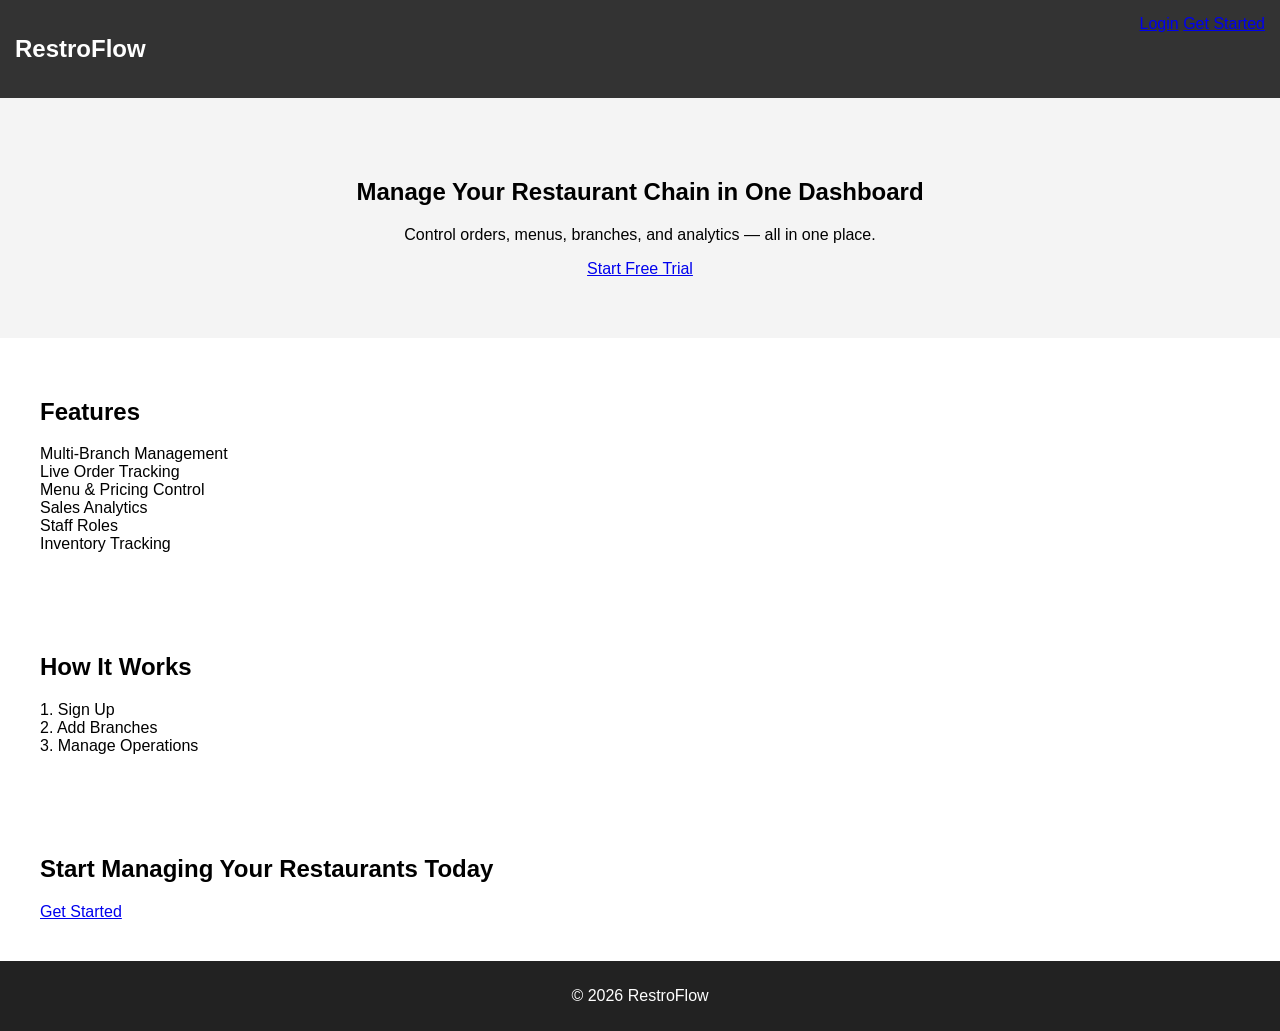
==== index.html @ 275556ab "Add Google Fonts link to index.html" ====
<!DOCTYPE html>
<html lang="en">
<head>
  <meta charset="UTF-8">
  <title>RestroFlow</title>
  <link rel="stylesheet" href="style.css">
  <link href="https://fonts.googleapis.com/css2?family=Inter:wght@400;500;600&display=swap" rel="stylesheet">
</head>
<body>

<header class="navbar">
  <h2>RestroFlow</h2>
  <div>
    <a href="login.html">Login</a>
    <a href="signup.html" class="btn">Get Started</a>
  </div>
</header>

<section class="hero">
  <h1>Manage Your Restaurant Chain in One Dashboard</h1>
  <p>Control orders, menus, branches, and analytics — all in one place.</p>
  <a href="signup.html" class="btn">Start Free Trial</a>
</section>

<section class="features">
  <h2>Features</h2>
  <div class="grid">
    <div>Multi-Branch Management</div>
    <div>Live Order Tracking</div>
    <div>Menu & Pricing Control</div>
    <div>Sales Analytics</div>
    <div>Staff Roles</div>
    <div>Inventory Tracking</div>
  </div>
</section>

<section class="how">
  <h2>How It Works</h2>
  <div class="grid">
    <div>1. Sign Up</div>
    <div>2. Add Branches</div>
    <div>3. Manage Operations</div>
  </div>
</section>

<section class="cta">
  <h2>Start Managing Your Restaurants Today</h2>
  <a href="signup.html" class="btn">Get Started</a>
</section>

<footer>
  <p>© 2026 RestroFlow</p>
</footer>

</body>
</html>
---- style.css ----
body {
  margin: 0;
  font-family: Arial, sans-serif;
}

header {
  background: #333;
  color: white;
  padding: 15px;
  display: flex;
  justify-content: space-between;
}

nav a {
  color: white;
  margin-left: 15px;
  text-decoration: none;
}

.hero {
  text-align: center;
  padding: 60px;
  background: #f4f4f4;
}

button {
  padding: 10px 20px;
  border: none;
  background: #333;
  color: white;
  cursor: pointer;
}

section {
  padding: 40px;
}

footer {
  text-align: center;
  background: #222;
  color: white;
  padding: 10px;
}
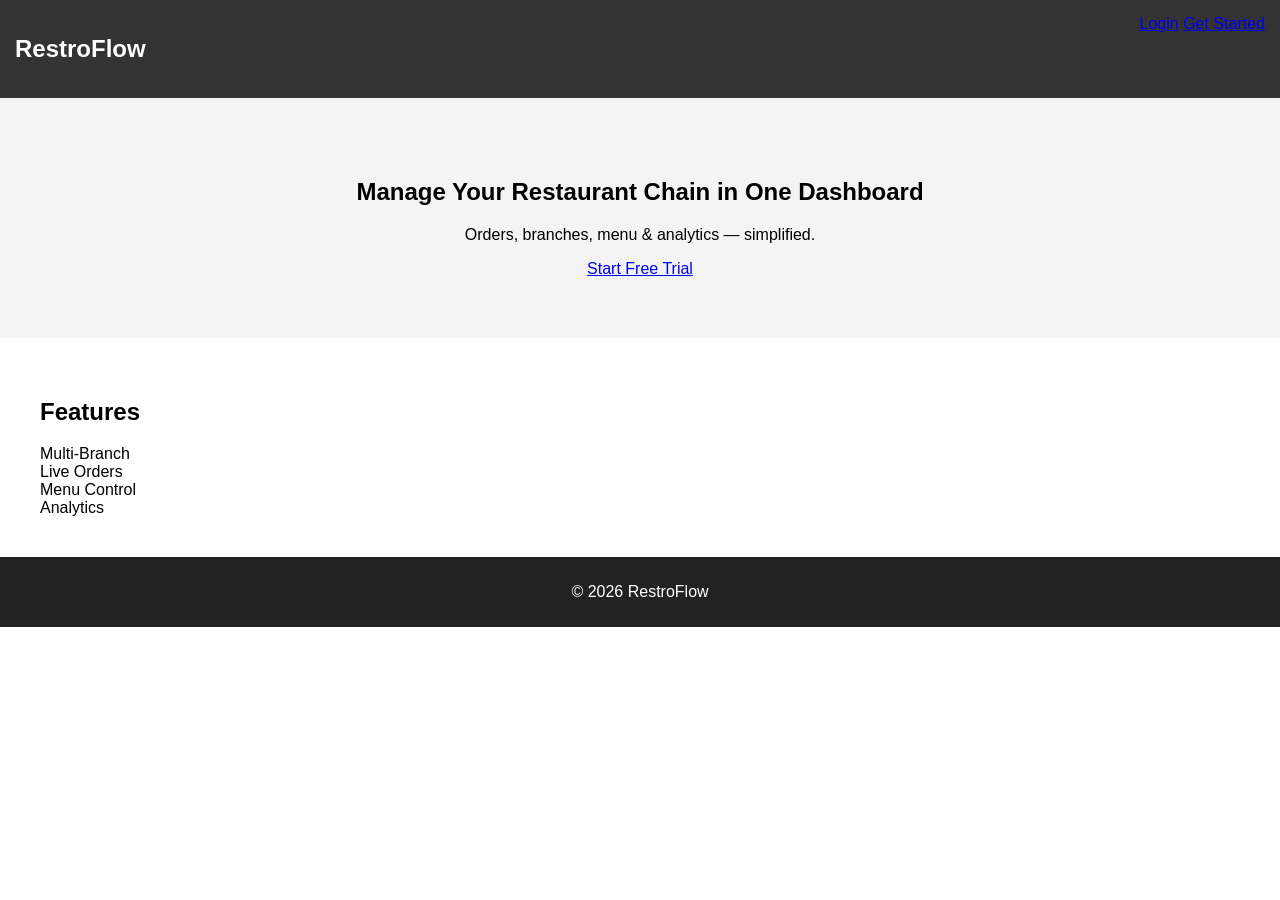
==== commit 8eacf18f: "Update index.html" ====
--- a/index.html
+++ b/index.html
@@ -1,10 +1,8 @@
 <!DOCTYPE html>
-<html lang="en">
+<html>
 <head>
-  <meta charset="UTF-8">
   <title>RestroFlow</title>
   <link rel="stylesheet" href="style.css">
-  <link href="https://fonts.googleapis.com/css2?family=Inter:wght@400;500;600&display=swap" rel="stylesheet">
 </head>
 <body>
 
@@ -18,34 +16,18 @@
 
 <section class="hero">
   <h1>Manage Your Restaurant Chain in One Dashboard</h1>
-  <p>Control orders, menus, branches, and analytics — all in one place.</p>
+  <p>Orders, branches, menu & analytics — simplified.</p>
   <a href="signup.html" class="btn">Start Free Trial</a>
 </section>
 
 <section class="features">
   <h2>Features</h2>
   <div class="grid">
-    <div>Multi-Branch Management</div>
-    <div>Live Order Tracking</div>
-    <div>Menu & Pricing Control</div>
-    <div>Sales Analytics</div>
-    <div>Staff Roles</div>
-    <div>Inventory Tracking</div>
+    <div>Multi-Branch</div>
+    <div>Live Orders</div>
+    <div>Menu Control</div>
+    <div>Analytics</div>
   </div>
-</section>
-
-<section class="how">
-  <h2>How It Works</h2>
-  <div class="grid">
-    <div>1. Sign Up</div>
-    <div>2. Add Branches</div>
-    <div>3. Manage Operations</div>
-  </div>
-</section>
-
-<section class="cta">
-  <h2>Start Managing Your Restaurants Today</h2>
-  <a href="signup.html" class="btn">Get Started</a>
 </section>
 
 <footer>
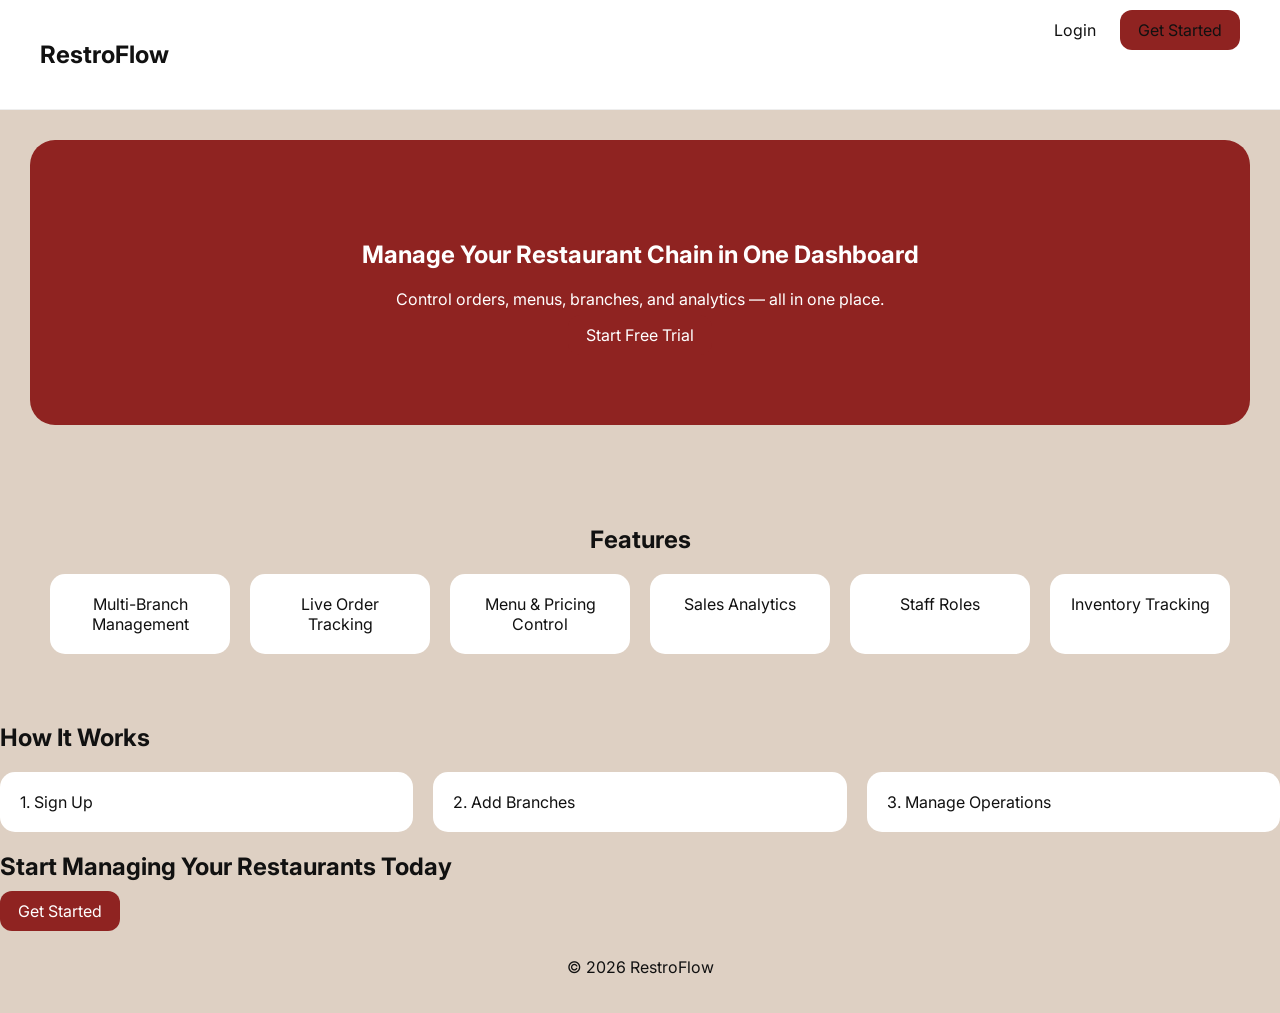
==== commit c1b72c05: "Update index.html" ====
--- a/index.html
+++ b/index.html
@@ -1,6 +1,7 @@
 <!DOCTYPE html>
-<html>
+<html lang="en">
 <head>
+  <meta charset="UTF-8">
   <title>RestroFlow</title>
   <link rel="stylesheet" href="style.css">
 </head>
@@ -16,18 +17,34 @@
 
 <section class="hero">
   <h1>Manage Your Restaurant Chain in One Dashboard</h1>
-  <p>Orders, branches, menu & analytics — simplified.</p>
+  <p>Control orders, menus, branches, and analytics — all in one place.</p>
   <a href="signup.html" class="btn">Start Free Trial</a>
 </section>
 
 <section class="features">
   <h2>Features</h2>
   <div class="grid">
-    <div>Multi-Branch</div>
-    <div>Live Orders</div>
-    <div>Menu Control</div>
-    <div>Analytics</div>
+    <div>Multi-Branch Management</div>
+    <div>Live Order Tracking</div>
+    <div>Menu & Pricing Control</div>
+    <div>Sales Analytics</div>
+    <div>Staff Roles</div>
+    <div>Inventory Tracking</div>
   </div>
+</section>
+
+<section class="how">
+  <h2>How It Works</h2>
+  <div class="grid">
+    <div>1. Sign Up</div>
+    <div>2. Add Branches</div>
+    <div>3. Manage Operations</div>
+  </div>
+</section>
+
+<section class="cta">
+  <h2>Start Managing Your Restaurants Today</h2>
+  <a href="signup.html" class="btn">Get Started</a>
 </section>
 
 <footer>
--- a/style.css
+++ b/style.css
@@ -1,43 +1,124 @@
+@import url('https://fonts.googleapis.com/css2?family=Inter:wght@400;500;600&display=swap');
+
+:root {
+  --primary: #8F2321;
+  --primary-dark: #6f1b1a;
+  --secondary: #9E4D47;
+  --bg-light: #DED0C3;
+  --bg-soft: #E6D6B8;
+  --bg-cool: #A3B5C7;
+  --white: #FFFFFF;
+  --black: #111111;
+}
+
+/* BASE */
 body {
   margin: 0;
-  font-family: Arial, sans-serif;
+  font-family: "Inter", sans-serif;
+  background: var(--bg-light);
+  color: var(--black);
 }
 
-header {
-  background: #333;
-  color: white;
-  padding: 15px;
+/* NAVBAR */
+.navbar {
   display: flex;
   justify-content: space-between;
+  padding: 20px 40px;
+  background: var(--white);
+  border-bottom: 1px solid #eee;
 }
 
-nav a {
-  color: white;
-  margin-left: 15px;
+.navbar a {
+  margin-left: 20px;
   text-decoration: none;
+  color: var(--black);
 }
 
-.hero {
-  text-align: center;
-  padding: 60px;
-  background: #f4f4f4;
+/* BUTTON */
+.btn {
+  background: var(--primary);
+  color: white;
+  padding: 10px 18px;
+  border-radius: 12px;
+  text-decoration: none;
+  transition: 0.2s;
 }
 
-button {
-  padding: 10px 20px;
-  border: none;
-  background: #333;
-  color: white;
-  cursor: pointer;
+.btn:hover {
+  background: var(--primary-dark);
 }
 
-section {
-  padding: 40px;
+/* HERO */
+.hero {
+  margin: 30px;
+  padding: 80px 20px;
+  background: var(--primary);
+  color: white;
+  text-align: center;
+  border-radius: 25px;
 }
 
+/* FEATURES */
+.features {
+  padding: 50px;
+  text-align: center;
+}
+
+.grid {
+  display: grid;
+  grid-template-columns: repeat(auto-fit, minmax(150px,1fr));
+  gap: 20px;
+  margin-top: 20px;
+}
+
+.grid div {
+  background: var(--white);
+  padding: 20px;
+  border-radius: 15px;
+}
+
+/* FOOTER */
 footer {
   text-align: center;
-  background: #222;
-  color: white;
-  padding: 10px;
+  padding: 20px;
 }
+
+/* MOBILE (<=768px) */
+@media (max-width: 768px) {
+
+  /* NAVBAR */
+  .navbar {
+    flex-direction: column;
+    align-items: flex-start;
+    gap: 10px;
+  }
+
+  .navbar div {
+    display: flex;
+    gap: 10px;
+  }
+
+  /* HERO */
+  .hero {
+    margin: 15px;
+    padding: 50px 15px;
+  }
+
+  .hero h1 {
+    font-size: 22px;
+  }
+
+  .hero p {
+    font-size: 14px;
+  }
+
+  /* FEATURES */
+  .features {
+    padding: 30px 15px;
+  }
+
+  .grid {
+    grid-template-columns: 1fr;
+  }
+
+}
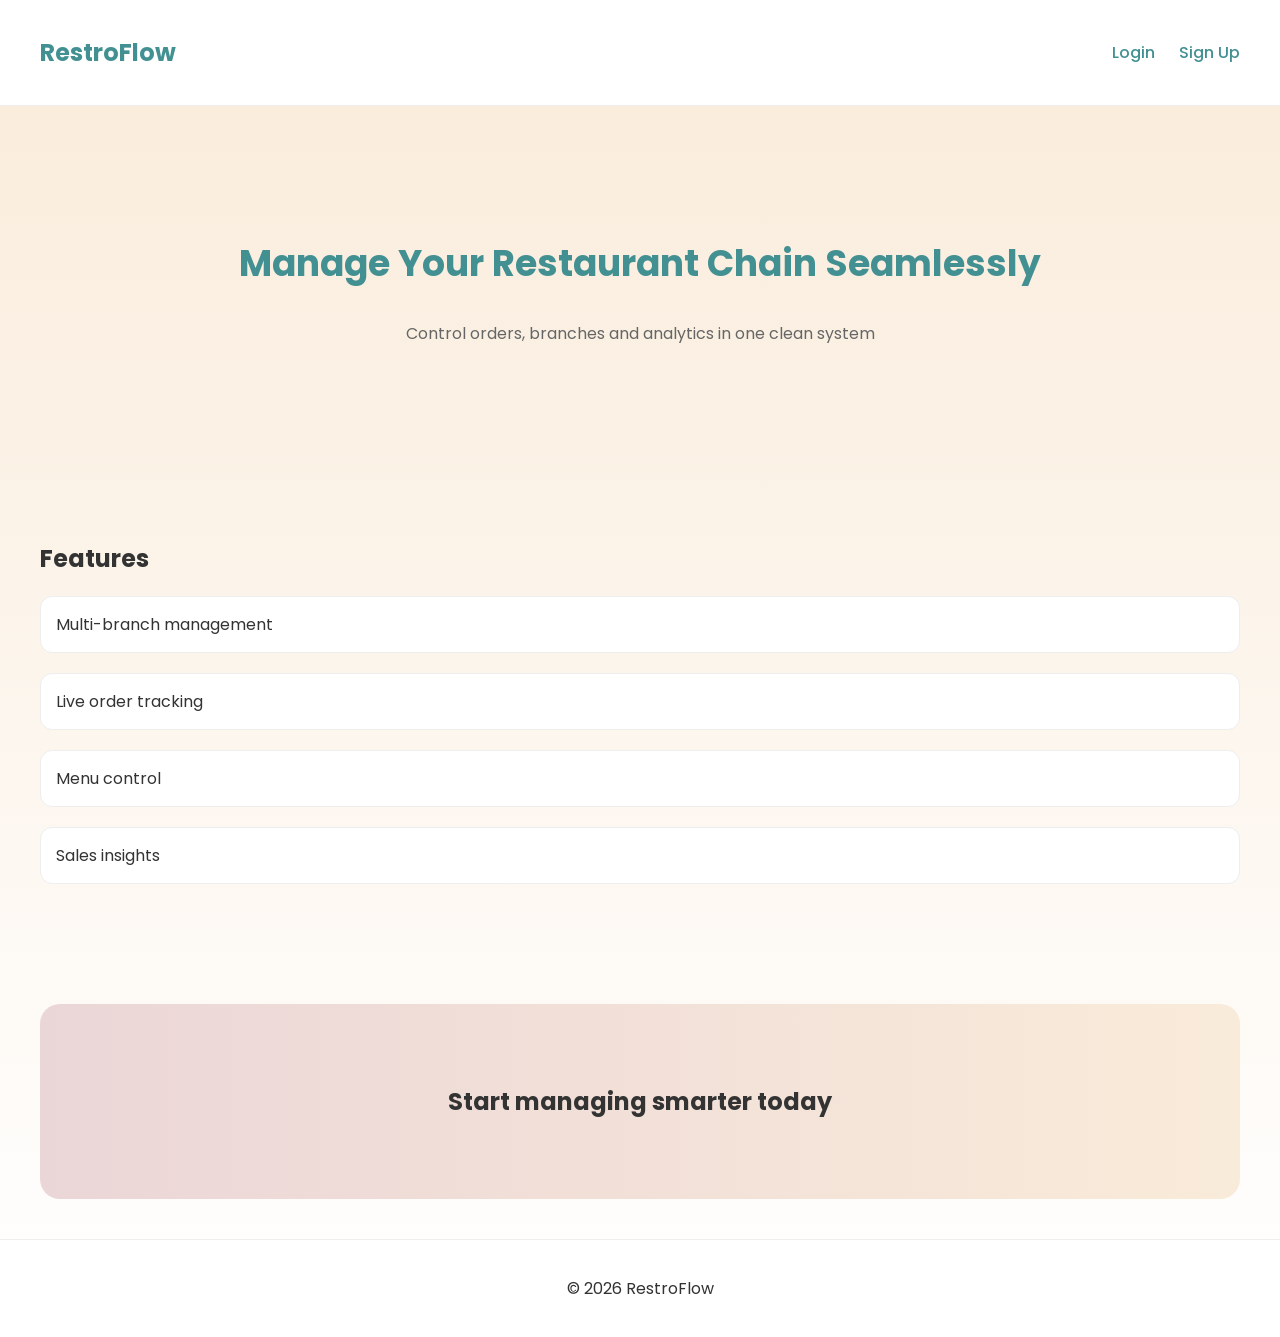
==== commit b029a01f: "Update index.html" ====
--- a/index.html
+++ b/index.html
@@ -1,7 +1,6 @@
 <!DOCTYPE html>
-<html lang="en">
+<html>
 <head>
-  <meta charset="UTF-8">
   <title>RestroFlow</title>
   <link rel="stylesheet" href="style.css">
 </head>
@@ -11,40 +10,25 @@
   <h2>RestroFlow</h2>
   <div>
     <a href="login.html">Login</a>
-    <a href="signup.html" class="btn">Get Started</a>
+    <a href="signup.html">Sign Up</a>
   </div>
 </header>
 
 <section class="hero">
-  <h1>Manage Your Restaurant Chain in One Dashboard</h1>
-  <p>Control orders, menus, branches, and analytics — all in one place.</p>
-  <a href="signup.html" class="btn">Start Free Trial</a>
+  <h1>Manage Your Restaurant Chain Seamlessly</h1>
+  <p>Control orders, branches and analytics in one clean system</p>
 </section>
 
-<section class="features">
+<section>
   <h2>Features</h2>
-  <div class="grid">
-    <div>Multi-Branch Management</div>
-    <div>Live Order Tracking</div>
-    <div>Menu & Pricing Control</div>
-    <div>Sales Analytics</div>
-    <div>Staff Roles</div>
-    <div>Inventory Tracking</div>
-  </div>
-</section>
-
-<section class="how">
-  <h2>How It Works</h2>
-  <div class="grid">
-    <div>1. Sign Up</div>
-    <div>2. Add Branches</div>
-    <div>3. Manage Operations</div>
-  </div>
+  <div class="feature-row">Multi-branch management</div>
+  <div class="feature-row">Live order tracking</div>
+  <div class="feature-row">Menu control</div>
+  <div class="feature-row">Sales insights</div>
 </section>
 
 <section class="cta">
-  <h2>Start Managing Your Restaurants Today</h2>
-  <a href="signup.html" class="btn">Get Started</a>
+  <h2>Start managing smarter today</h2>
 </section>
 
 <footer>
--- a/style.css
+++ b/style.css
@@ -1,124 +1,74 @@
-@import url('https://fonts.googleapis.com/css2?family=Inter:wght@400;500;600&display=swap');
+@import url('https://fonts.googleapis.com/css2?family=Poppins:wght@300;400;500;600&display=swap');
 
-:root {
-  --primary: #8F2321;
-  --primary-dark: #6f1b1a;
-  --secondary: #9E4D47;
-  --bg-light: #DED0C3;
-  --bg-soft: #E6D6B8;
-  --bg-cool: #A3B5C7;
-  --white: #FFFFFF;
-  --black: #111111;
+body {
+  margin: 0;
+  font-family: 'Poppins', sans-serif;
+  background: linear-gradient(to bottom, #F9EBD9, #FFFFFF);
+  color: #333;
 }
 
-/* BASE */
-body {
-  margin: 0;
-  font-family: "Inter", sans-serif;
-  background: var(--bg-light);
-  color: var(--black);
-}
-
-/* NAVBAR */
+/* Header */
 .navbar {
   display: flex;
   justify-content: space-between;
-  padding: 20px 40px;
-  background: var(--white);
+  align-items: center;
+  padding: 15px 40px;
+  background: white;
   border-bottom: 1px solid #eee;
+}
+
+.navbar h2 {
+  color: #439093;
 }
 
 .navbar a {
   margin-left: 20px;
   text-decoration: none;
-  color: var(--black);
+  color: #439093;
+  font-weight: 500;
 }
 
-/* BUTTON */
-.btn {
-  background: var(--primary);
-  color: white;
-  padding: 10px 18px;
-  border-radius: 12px;
-  text-decoration: none;
-  transition: 0.2s;
-}
-
-.btn:hover {
-  background: var(--primary-dark);
-}
-
-/* HERO */
+/* Hero */
 .hero {
-  margin: 30px;
-  padding: 80px 20px;
-  background: var(--primary);
-  color: white;
-  text-align: center;
-  border-radius: 25px;
-}
-
-/* FEATURES */
-.features {
-  padding: 50px;
+  padding: 100px 20px;
   text-align: center;
 }
 
-.grid {
-  display: grid;
-  grid-template-columns: repeat(auto-fit, minmax(150px,1fr));
-  gap: 20px;
-  margin-top: 20px;
+.hero h1 {
+  color: #439093;
+  font-size: 36px;
 }
 
-.grid div {
-  background: var(--white);
-  padding: 20px;
-  border-radius: 15px;
+.hero p {
+  color: #666;
 }
 
-/* FOOTER */
+/* Sections */
+section {
+  padding: 60px 40px;
+}
+
+/* Clean feature rows (NO cards) */
+.feature-row {
+  margin: 20px 0;
+  padding: 15px;
+  border-radius: 12px;
+  background: #FFFFFF;
+  border: 1px solid #eee;
+}
+
+/* CTA */
+.cta {
+  text-align: center;
+  background: linear-gradient(to right, #EBD6D7, #F9EBD9);
+  border-radius: 20px;
+  margin: 40px;
+}
+
+/* Footer */
 footer {
   text-align: center;
   padding: 20px;
+  background: white;
+  border-top: 1px solid #eee;
 }
-
-/* MOBILE (<=768px) */
-@media (max-width: 768px) {
-
-  /* NAVBAR */
-  .navbar {
-    flex-direction: column;
-    align-items: flex-start;
-    gap: 10px;
-  }
-
-  .navbar div {
-    display: flex;
-    gap: 10px;
-  }
-
-  /* HERO */
-  .hero {
-    margin: 15px;
-    padding: 50px 15px;
-  }
-
-  .hero h1 {
-    font-size: 22px;
-  }
-
-  .hero p {
-    font-size: 14px;
-  }
-
-  /* FEATURES */
-  .features {
-    padding: 30px 15px;
-  }
-
-  .grid {
-    grid-template-columns: 1fr;
-  }
-
-}
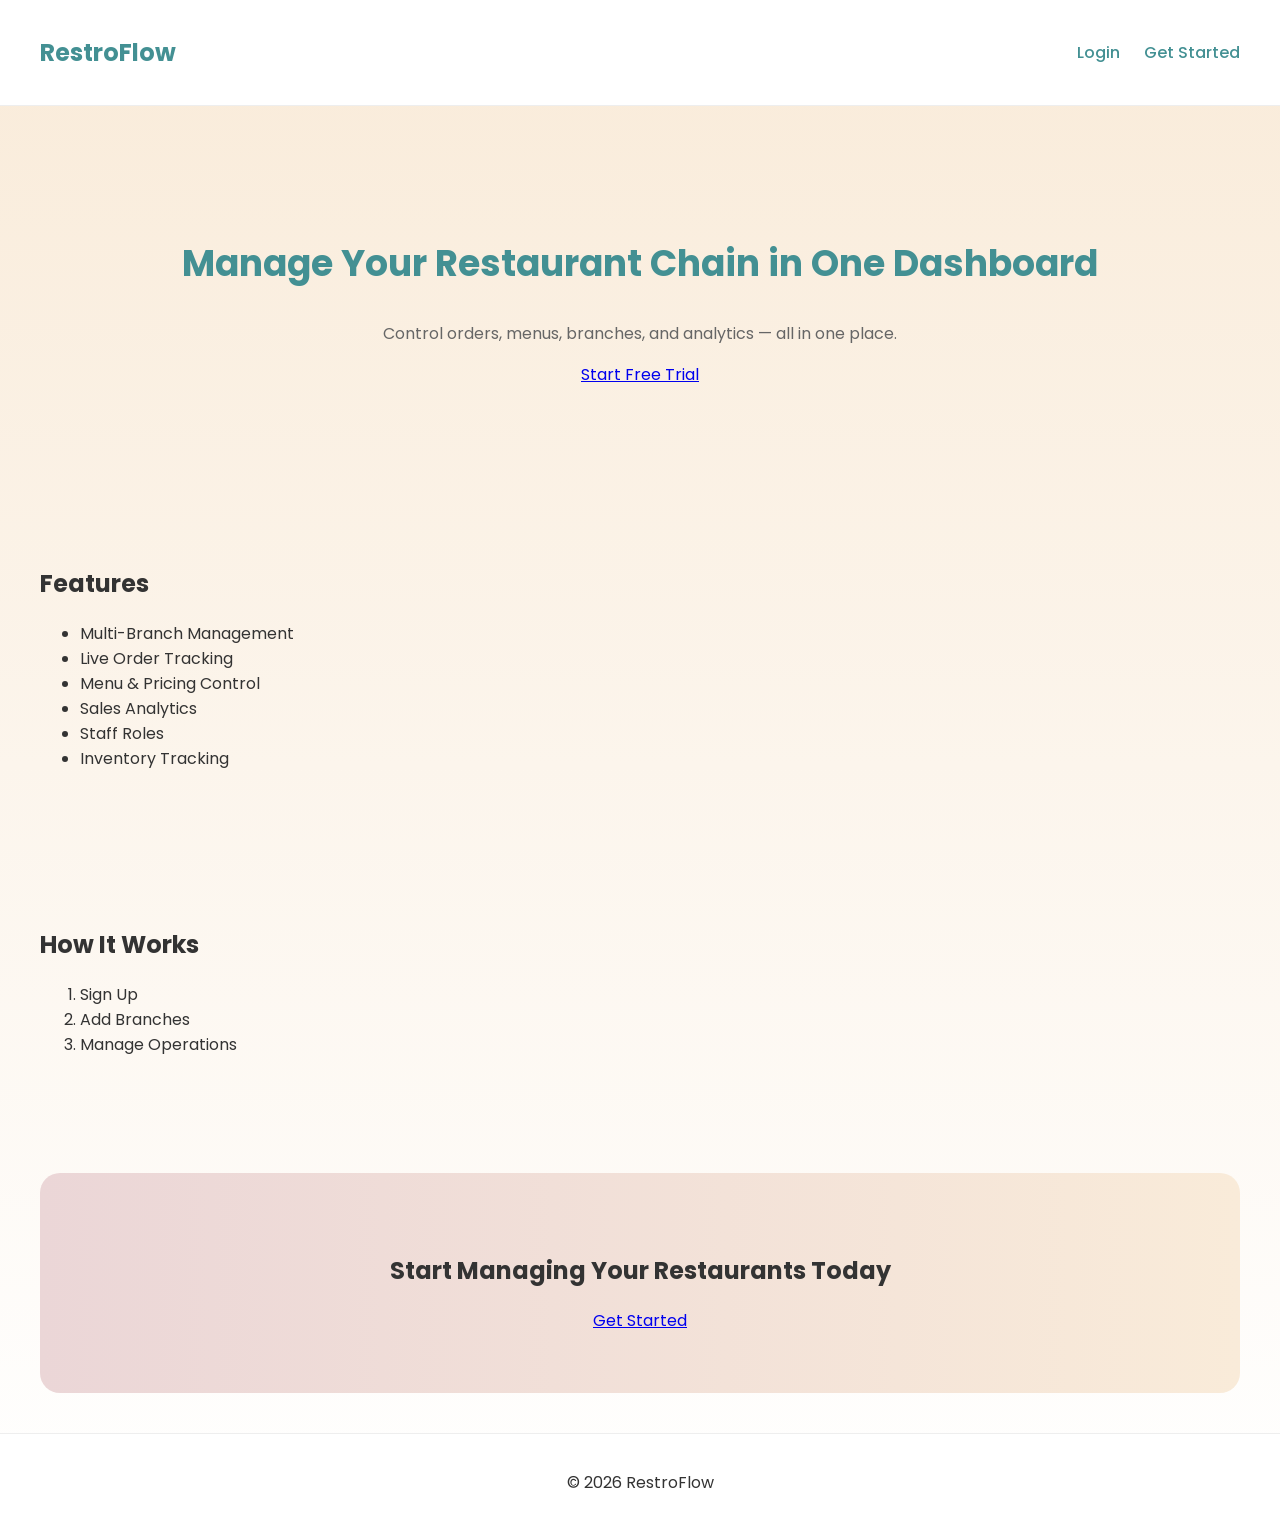
==== commit 03a883e1: "Revise HTML structure and content for landing page Updated text and structure for better clarity and" ====
--- a/index.html
+++ b/index.html
@@ -1,8 +1,10 @@
 <!DOCTYPE html>
-<html>
+<html lang="en">
 <head>
+  <meta charset="UTF-8">
   <title>RestroFlow</title>
   <link rel="stylesheet" href="style.css">
+  <link href="https://fonts.googleapis.com/css2?family=Inter:wght@300;400;500;600&display=swap" rel="stylesheet">
 </head>
 <body>
 
@@ -10,25 +12,40 @@
   <h2>RestroFlow</h2>
   <div>
     <a href="login.html">Login</a>
-    <a href="signup.html">Sign Up</a>
+    <a href="signup.html" class="btn">Get Started</a>
   </div>
 </header>
 
 <section class="hero">
-  <h1>Manage Your Restaurant Chain Seamlessly</h1>
-  <p>Control orders, branches and analytics in one clean system</p>
+  <h1>Manage Your Restaurant Chain in One Dashboard</h1>
+  <p>Control orders, menus, branches, and analytics — all in one place.</p>
+  <a href="signup.html" class="btn">Start Free Trial</a>
 </section>
 
-<section>
+<section class="features">
   <h2>Features</h2>
-  <div class="feature-row">Multi-branch management</div>
-  <div class="feature-row">Live order tracking</div>
-  <div class="feature-row">Menu control</div>
-  <div class="feature-row">Sales insights</div>
+  <ul>
+    <li>Multi-Branch Management</li>
+    <li>Live Order Tracking</li>
+    <li>Menu & Pricing Control</li>
+    <li>Sales Analytics</li>
+    <li>Staff Roles</li>
+    <li>Inventory Tracking</li>
+  </ul>
+</section>
+
+<section class="how">
+  <h2>How It Works</h2>
+  <ol>
+    <li>Sign Up</li>
+    <li>Add Branches</li>
+    <li>Manage Operations</li>
+  </ol>
 </section>
 
 <section class="cta">
-  <h2>Start managing smarter today</h2>
+  <h2>Start Managing Your Restaurants Today</h2>
+  <a href="signup.html" class="btn">Get Started</a>
 </section>
 
 <footer>
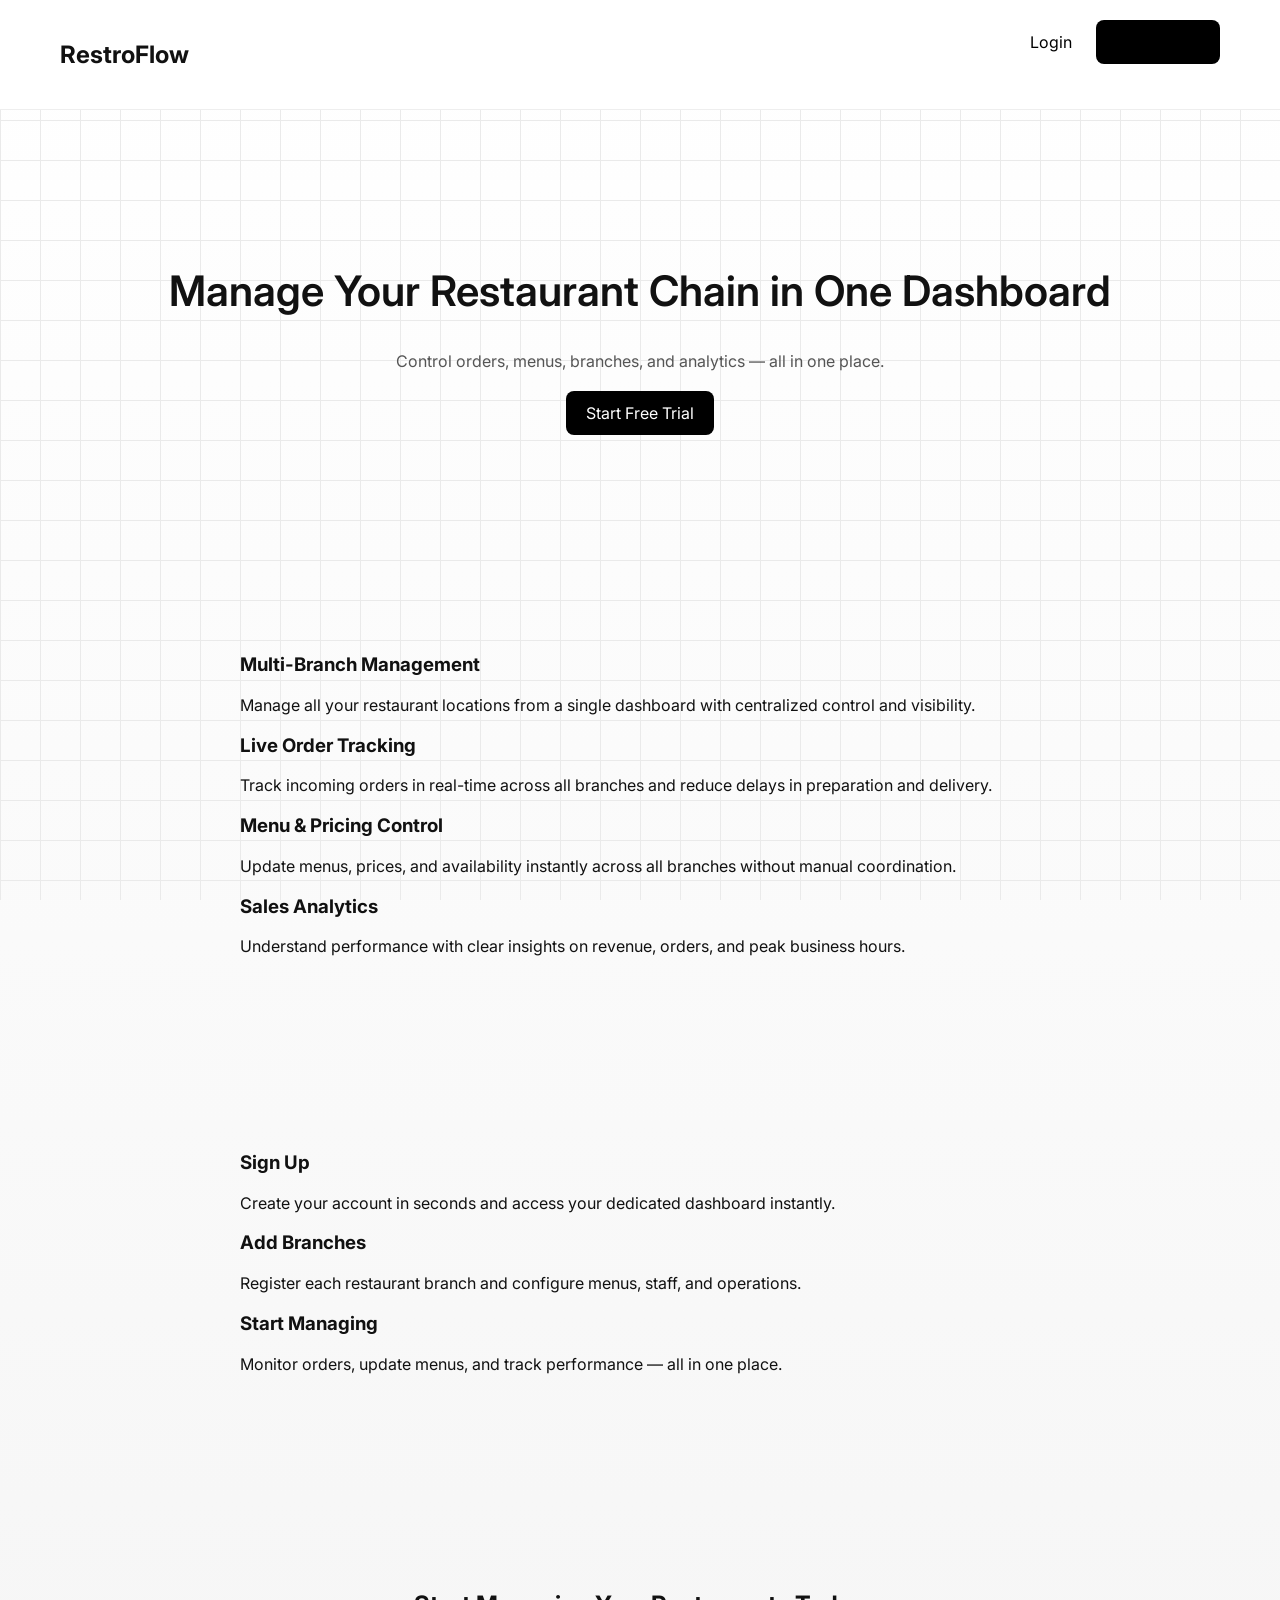
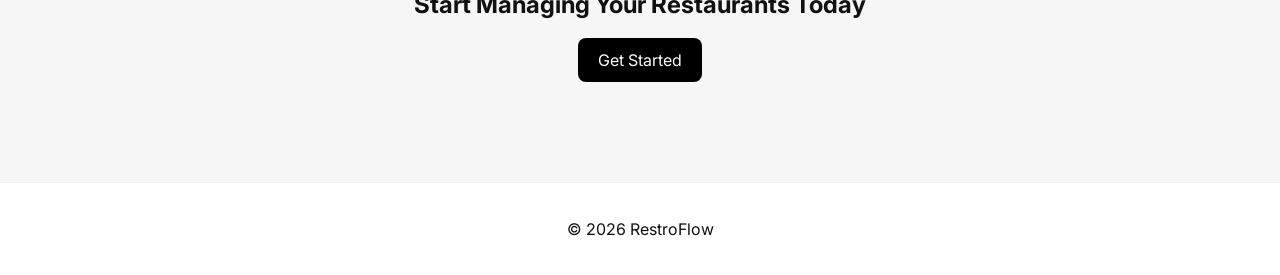
==== commit 41715caa: "Update index.html" ====
--- a/index.html
+++ b/index.html
@@ -23,24 +23,67 @@
 </section>
 
 <section class="features">
-  <h2>Features</h2>
-  <ul>
-    <li>Multi-Branch Management</li>
-    <li>Live Order Tracking</li>
-    <li>Menu & Pricing Control</li>
-    <li>Sales Analytics</li>
-    <li>Staff Roles</li>
-    <li>Inventory Tracking</li>
-  </ul>
+
+  <div class="feature-row">
+    <div class="text">
+      <h3>Multi-Branch Management</h3>
+      <p>Manage all your restaurant locations from a single dashboard with centralized control and visibility.</p>
+    </div>
+    <div class="visual"></div>
+  </div>
+
+  <div class="feature-row reverse">
+    <div class="text">
+      <h3>Live Order Tracking</h3>
+      <p>Track incoming orders in real-time across all branches and reduce delays in preparation and delivery.</p>
+    </div>
+    <div class="visual"></div>
+  </div>
+
+  <div class="feature-row">
+    <div class="text">
+      <h3>Menu & Pricing Control</h3>
+      <p>Update menus, prices, and availability instantly across all branches without manual coordination.</p>
+    </div>
+    <div class="visual"></div>
+  </div>
+
+  <div class="feature-row reverse">
+    <div class="text">
+      <h3>Sales Analytics</h3>
+      <p>Understand performance with clear insights on revenue, orders, and peak business hours.</p>
+    </div>
+    <div class="visual"></div>
+  </div>
+
 </section>
 
 <section class="how">
-  <h2>How It Works</h2>
-  <ol>
-    <li>Sign Up</li>
-    <li>Add Branches</li>
-    <li>Manage Operations</li>
-  </ol>
+
+  <div class="feature-row">
+    <div class="text">
+      <h3>Sign Up</h3>
+      <p>Create your account in seconds and access your dedicated dashboard instantly.</p>
+    </div>
+    <div class="visual small"></div>
+  </div>
+
+  <div class="feature-row reverse">
+    <div class="text">
+      <h3>Add Branches</h3>
+      <p>Register each restaurant branch and configure menus, staff, and operations.</p>
+    </div>
+    <div class="visual small"></div>
+  </div>
+
+  <div class="feature-row">
+    <div class="text">
+      <h3>Start Managing</h3>
+      <p>Monitor orders, update menus, and track performance — all in one place.</p>
+    </div>
+    <div class="visual small"></div>
+  </div>
+
 </section>
 
 <section class="cta">
--- a/style.css
+++ b/style.css
@@ -1,74 +1,80 @@
-@import url('https://fonts.googleapis.com/css2?family=Poppins:wght@300;400;500;600&display=swap');
-
 body {
   margin: 0;
-  font-family: 'Poppins', sans-serif;
-  background: linear-gradient(to bottom, #F9EBD9, #FFFFFF);
-  color: #333;
+  font-family: 'Inter', sans-serif;
+  background: linear-gradient(to bottom, #ffffff, #f5f5f5);
+  color: #111;
 }
 
-/* Header */
+/* subtle background lines */
+body::before {
+  content: "";
+  position: fixed;
+  width: 100%;
+  height: 100%;
+  background-image: linear-gradient(#eaeaea 1px, transparent 1px),
+                    linear-gradient(90deg, #eaeaea 1px, transparent 1px);
+  background-size: 40px 40px;
+  z-index: -1;
+}
+
 .navbar {
   display: flex;
   justify-content: space-between;
-  align-items: center;
-  padding: 15px 40px;
+  padding: 20px 60px;
   background: white;
   border-bottom: 1px solid #eee;
 }
 
-.navbar h2 {
-  color: #439093;
+.navbar a {
+  text-decoration: none;
+  margin-left: 20px;
+  color: black;
 }
 
-.navbar a {
-  margin-left: 20px;
-  text-decoration: none;
-  color: #439093;
-  font-weight: 500;
-}
-
-/* Hero */
 .hero {
-  padding: 100px 20px;
   text-align: center;
+  padding: 120px 20px;
 }
 
 .hero h1 {
-  color: #439093;
-  font-size: 36px;
+  font-size: 42px;
+  font-weight: 600;
 }
 
 .hero p {
-  color: #666;
+  color: #555;
+  margin: 20px 0;
 }
 
-/* Sections */
-section {
-  padding: 60px 40px;
+.btn {
+  background: black;
+  color: white;
+  padding: 12px 20px;
+  border-radius: 8px;
+  text-decoration: none;
+  display: inline-block;
 }
 
-/* Clean feature rows (NO cards) */
-.feature-row {
-  margin: 20px 0;
-  padding: 15px;
-  border-radius: 12px;
-  background: #FFFFFF;
-  border: 1px solid #eee;
+.features, .how {
+  padding: 80px 60px;
+  max-width: 800px;
+  margin: auto;
 }
 
-/* CTA */
+.features ul, .how ol {
+  margin-top: 20px;
+  line-height: 2;
+  color: #333;
+}
+
 .cta {
   text-align: center;
-  background: linear-gradient(to right, #EBD6D7, #F9EBD9);
-  border-radius: 20px;
-  margin: 40px;
+  padding: 100px 20px;
 }
 
-/* Footer */
 footer {
   text-align: center;
   padding: 20px;
+  border-top: 1px solid #eee;
   background: white;
-  border-top: 1px solid #eee;
 }
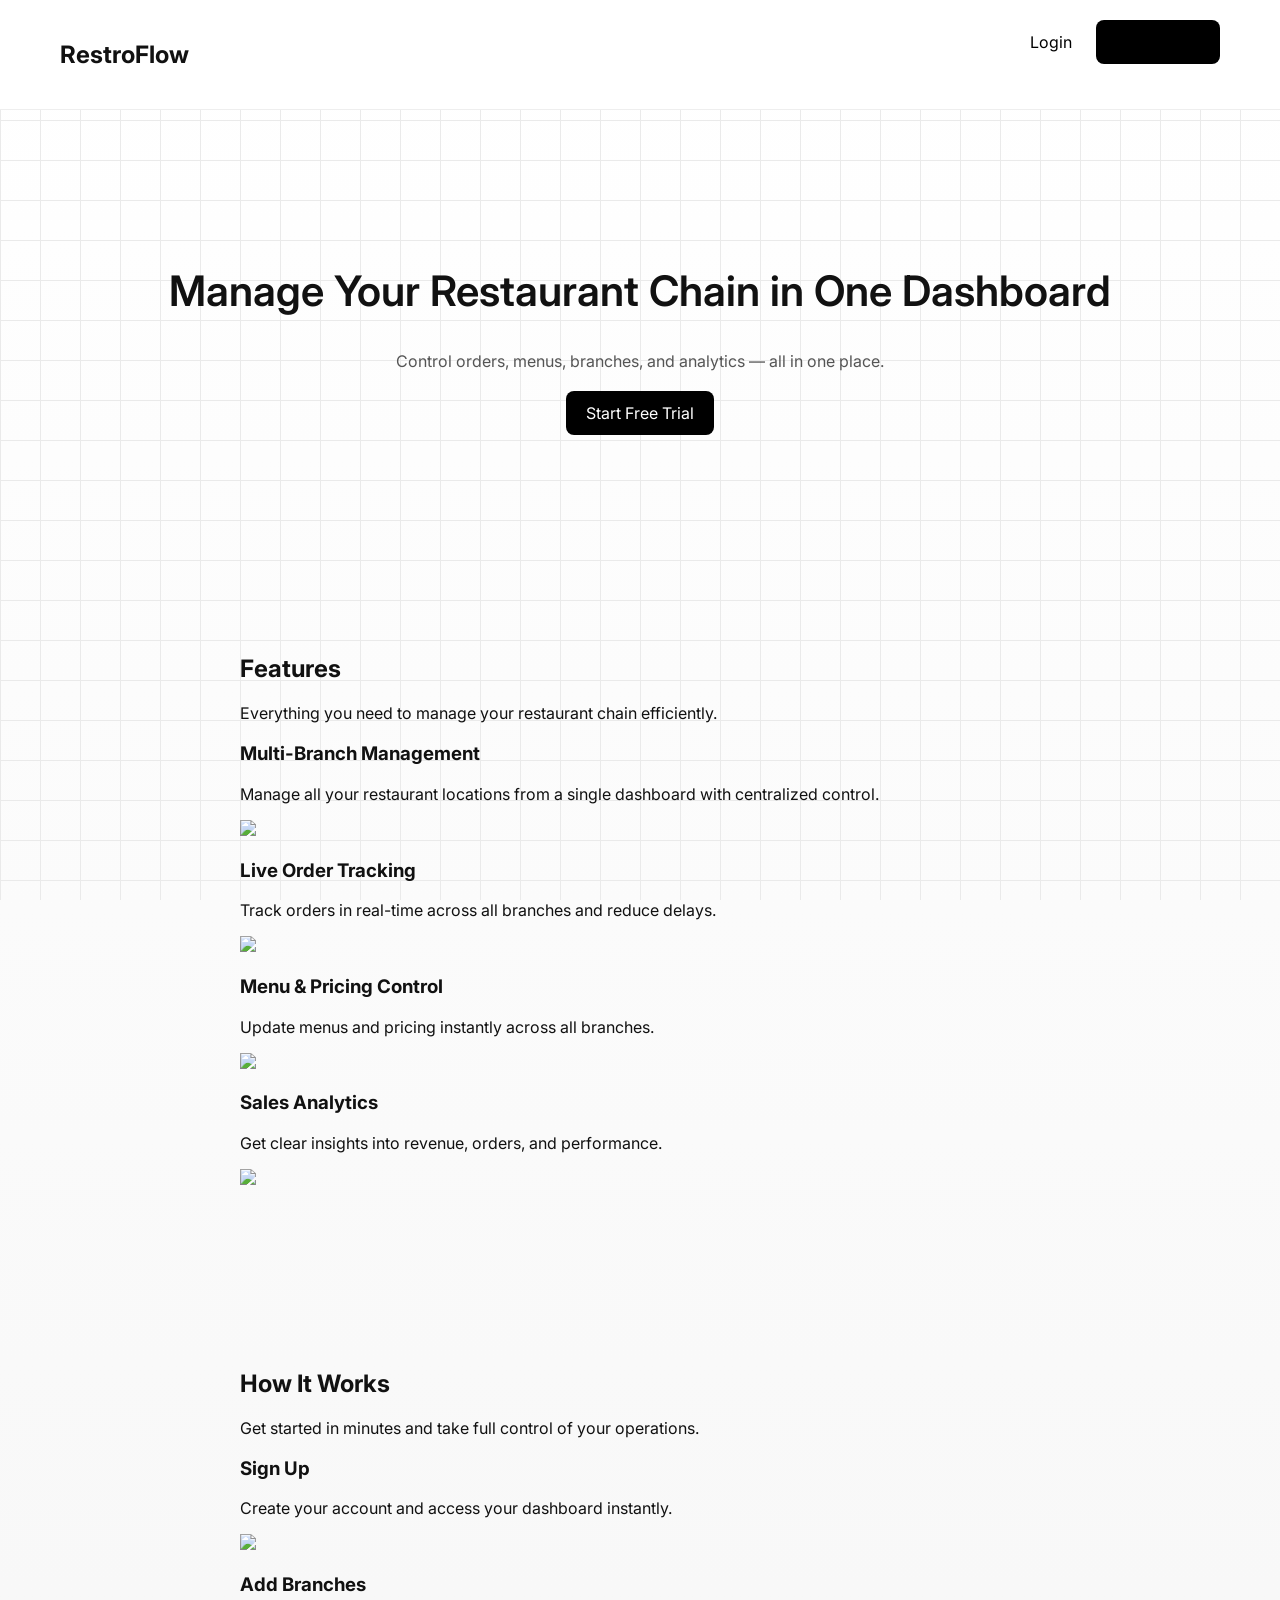
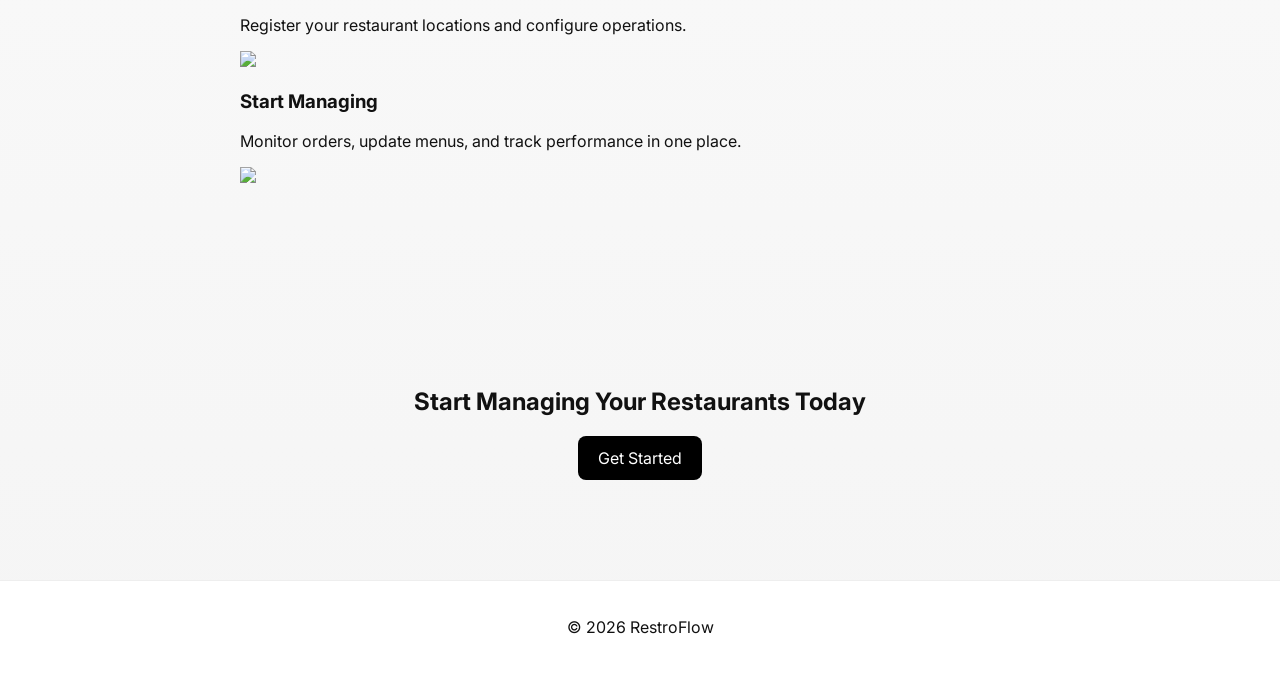
==== commit 23ede5b9: "Update index.html" ====
--- a/index.html
+++ b/index.html
@@ -24,64 +24,88 @@
 
 <section class="features">
 
+  <div class="section-header">
+    <h2>Features</h2>
+    <p>Everything you need to manage your restaurant chain efficiently.</p>
+  </div>
+
   <div class="feature-row">
     <div class="text">
       <h3>Multi-Branch Management</h3>
-      <p>Manage all your restaurant locations from a single dashboard with centralized control and visibility.</p>
+      <p>Manage all your restaurant locations from a single dashboard with centralized control.</p>
     </div>
-    <div class="visual"></div>
+    <div class="visual">
+      <img src="https://img.icons8.com/ios/100/000000/building.png"/>
+    </div>
   </div>
 
   <div class="feature-row reverse">
     <div class="text">
       <h3>Live Order Tracking</h3>
-      <p>Track incoming orders in real-time across all branches and reduce delays in preparation and delivery.</p>
+      <p>Track orders in real-time across all branches and reduce delays.</p>
     </div>
-    <div class="visual"></div>
+    <div class="visual">
+      <img src="https://img.icons8.com/ios/100/000000/order-history.png"/>
+    </div>
   </div>
 
   <div class="feature-row">
     <div class="text">
       <h3>Menu & Pricing Control</h3>
-      <p>Update menus, prices, and availability instantly across all branches without manual coordination.</p>
+      <p>Update menus and pricing instantly across all branches.</p>
     </div>
-    <div class="visual"></div>
+    <div class="visual">
+      <img src="https://img.icons8.com/ios/100/000000/restaurant-menu.png"/>
+    </div>
   </div>
 
   <div class="feature-row reverse">
     <div class="text">
       <h3>Sales Analytics</h3>
-      <p>Understand performance with clear insights on revenue, orders, and peak business hours.</p>
+      <p>Get clear insights into revenue, orders, and performance.</p>
     </div>
-    <div class="visual"></div>
+    <div class="visual">
+      <img src="https://img.icons8.com/ios/100/000000/combo-chart.png"/>
+    </div>
   </div>
 
 </section>
 
 <section class="how">
 
+  <div class="section-header">
+    <h2>How It Works</h2>
+    <p>Get started in minutes and take full control of your operations.</p>
+  </div>
+
   <div class="feature-row">
     <div class="text">
       <h3>Sign Up</h3>
-      <p>Create your account in seconds and access your dedicated dashboard instantly.</p>
+      <p>Create your account and access your dashboard instantly.</p>
     </div>
-    <div class="visual small"></div>
+    <div class="visual small">
+      <img src="https://img.icons8.com/ios/100/000000/add-user-male.png"/>
+    </div>
   </div>
 
   <div class="feature-row reverse">
     <div class="text">
       <h3>Add Branches</h3>
-      <p>Register each restaurant branch and configure menus, staff, and operations.</p>
+      <p>Register your restaurant locations and configure operations.</p>
     </div>
-    <div class="visual small"></div>
+    <div class="visual small">
+      <img src="https://img.icons8.com/ios/100/000000/shop.png"/>
+    </div>
   </div>
 
   <div class="feature-row">
     <div class="text">
       <h3>Start Managing</h3>
-      <p>Monitor orders, update menus, and track performance — all in one place.</p>
+      <p>Monitor orders, update menus, and track performance in one place.</p>
     </div>
-    <div class="visual small"></div>
+    <div class="visual small">
+      <img src="https://img.icons8.com/ios/100/000000/control-panel.png"/>
+    </div>
   </div>
 
 </section>
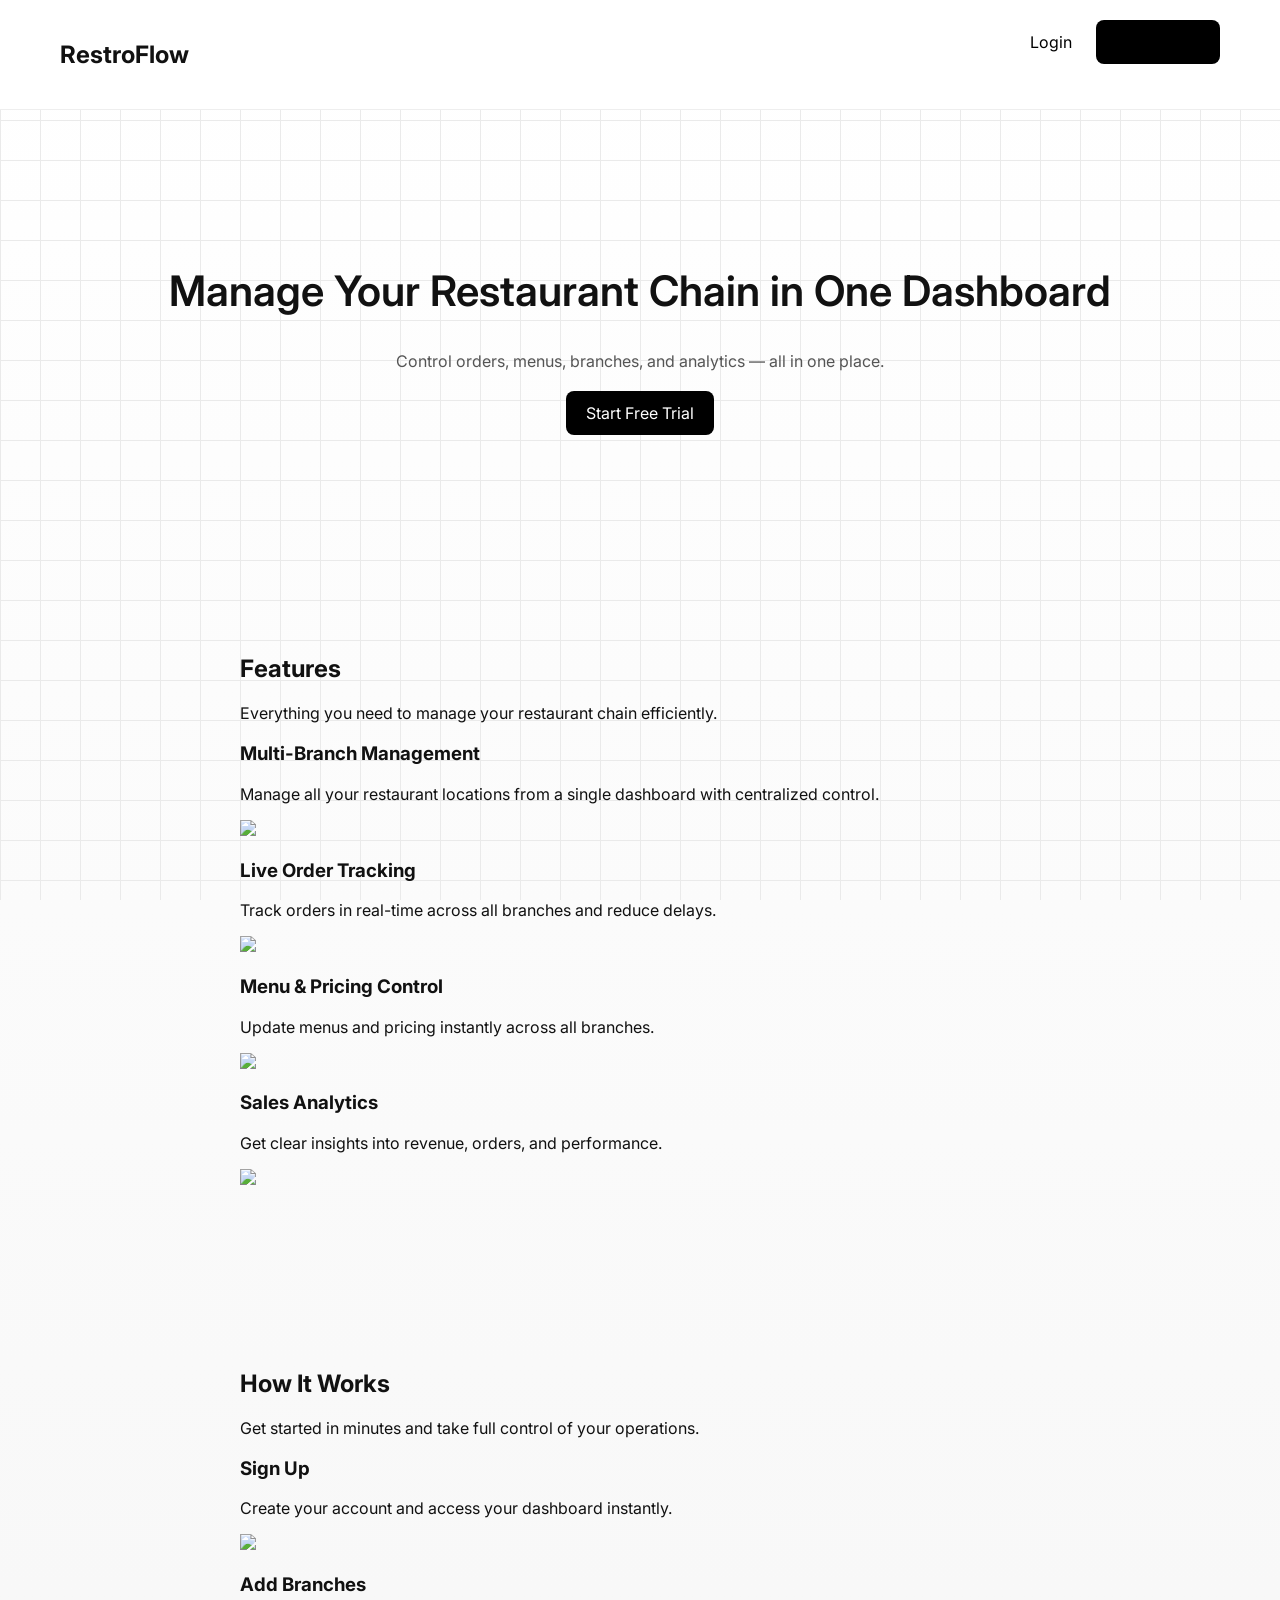
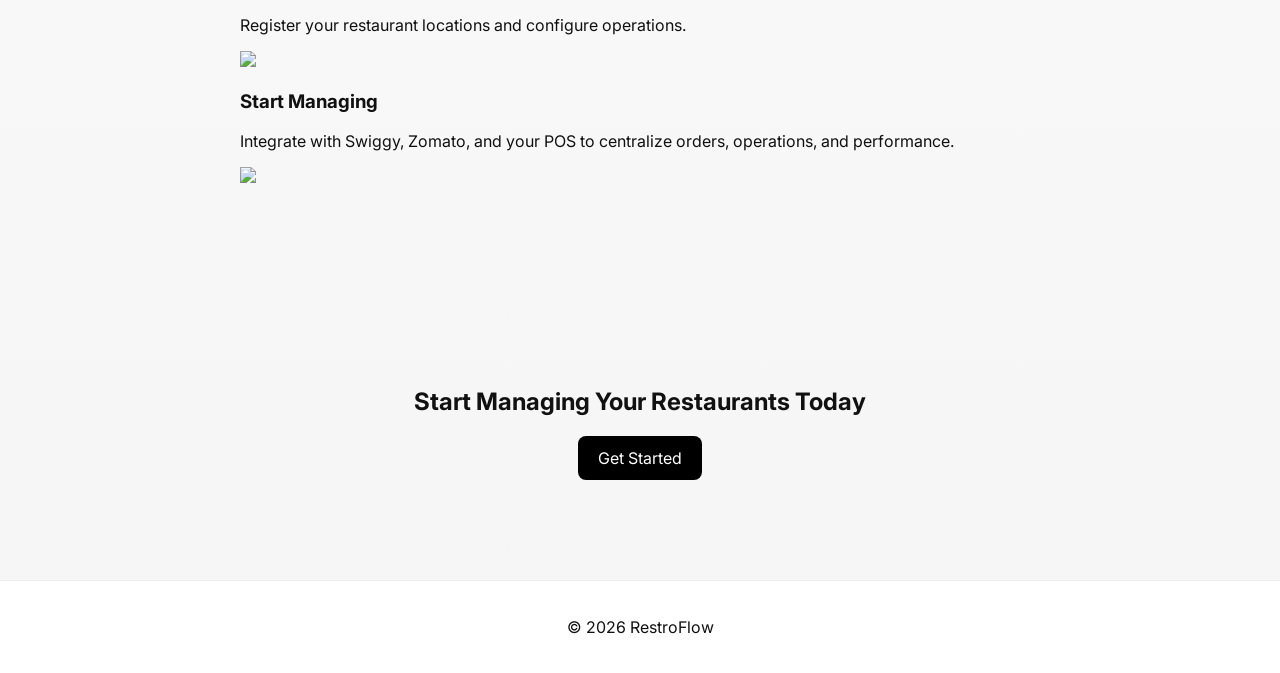
==== commit f9830937: "Update index.html" ====
--- a/index.html
+++ b/index.html
@@ -4,6 +4,7 @@
   <meta charset="UTF-8">
   <title>RestroFlow</title>
   <link rel="stylesheet" href="style.css">
+  <meta name="viewport" content="width=device-width, initial-scale=1.0">
   <link href="https://fonts.googleapis.com/css2?family=Inter:wght@300;400;500;600&display=swap" rel="stylesheet">
 </head>
 <body>
@@ -101,7 +102,7 @@
   <div class="feature-row">
     <div class="text">
       <h3>Start Managing</h3>
-      <p>Monitor orders, update menus, and track performance in one place.</p>
+      <p>Integrate with Swiggy, Zomato, and your POS to centralize orders, operations, and performance.</p>
     </div>
     <div class="visual small">
       <img src="https://img.icons8.com/ios/100/000000/control-panel.png"/>
